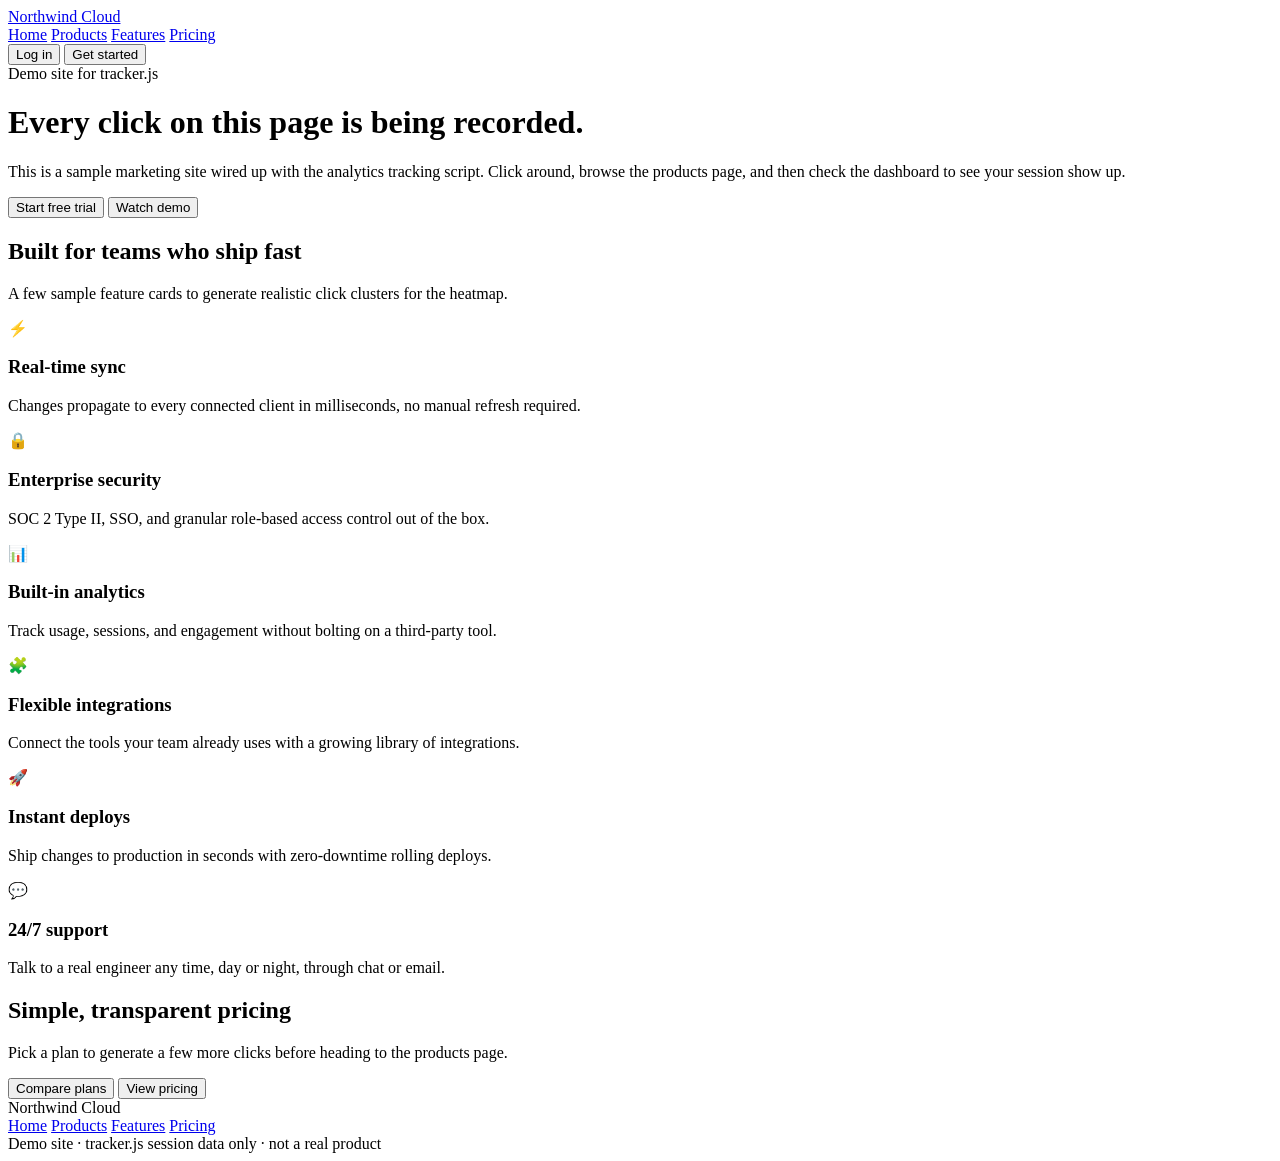
==== index.html @ 9b5cb0f0 "Add files via upload" ====
<!DOCTYPE html>
<html lang="en">
<head>
  <meta charset="UTF-8" />
  <meta name="viewport" content="width=device-width, initial-scale=1.0" />
  <title>Northwind Cloud — Demo Site</title>
  <link rel="preconnect" href="https://fonts.googleapis.com" />
  <link href="https://fonts.googleapis.com/css2?family=Space+Grotesk:wght@500;700&family=Inter:wght@400;500;600;700&display=swap" rel="stylesheet" />
  <link rel="stylesheet" href="css/style.css" />
</head>
<body>

  <nav class="navbar">
    <div class="navbar-inner">
      <a href="index.html" class="brand">
        <span class="brand-mark"></span>
        Northwind Cloud
      </a>
      <div class="nav-links">
        <a href="index.html" class="active">Home</a>
        <a href="products.html">Products</a>
        <a href="#features">Features</a>
        <a href="#pricing">Pricing</a>
      </div>
      <div class="nav-cta">
        <button class="btn btn-secondary" type="button">Log in</button>
        <button class="btn btn-primary" type="button">Get started</button>
      </div>
    </div>
  </nav>

  <header class="hero">
    <div class="container">
      <span class="hero-eyebrow">Demo site for tracker.js</span>
      <h1>Every click on this page is being recorded.</h1>
      <p>This is a sample marketing site wired up with the analytics tracking script. Click around, browse the products page, and then check the dashboard to see your session show up.</p>
      <div class="hero-actions">
        <button class="btn btn-primary" type="button">Start free trial</button>
        <button class="btn btn-secondary" type="button">Watch demo</button>
      </div>
    </div>
  </header>

  <section class="section" id="features">
    <div class="container">
      <div class="section-header">
        <h2>Built for teams who ship fast</h2>
        <p>A few sample feature cards to generate realistic click clusters for the heatmap.</p>
      </div>
      <div class="card-grid">
        <div class="card">
          <div class="card-icon">⚡</div>
          <h3>Real-time sync</h3>
          <p>Changes propagate to every connected client in milliseconds, no manual refresh required.</p>
        </div>
        <div class="card">
          <div class="card-icon">🔒</div>
          <h3>Enterprise security</h3>
          <p>SOC 2 Type II, SSO, and granular role-based access control out of the box.</p>
        </div>
        <div class="card">
          <div class="card-icon">📊</div>
          <h3>Built-in analytics</h3>
          <p>Track usage, sessions, and engagement without bolting on a third-party tool.</p>
        </div>
        <div class="card">
          <div class="card-icon">🧩</div>
          <h3>Flexible integrations</h3>
          <p>Connect the tools your team already uses with a growing library of integrations.</p>
        </div>
        <div class="card">
          <div class="card-icon">🚀</div>
          <h3>Instant deploys</h3>
          <p>Ship changes to production in seconds with zero-downtime rolling deploys.</p>
        </div>
        <div class="card">
          <div class="card-icon">💬</div>
          <h3>24/7 support</h3>
          <p>Talk to a real engineer any time, day or night, through chat or email.</p>
        </div>
      </div>
    </div>
  </section>

  <section class="section" id="pricing" style="background:var(--color-surface); border-top:1px solid var(--color-border); border-bottom:1px solid var(--color-border);">
    <div class="container">
      <div class="section-header">
        <h2>Simple, transparent pricing</h2>
        <p>Pick a plan to generate a few more clicks before heading to the products page.</p>
      </div>
      <div class="hero-actions">
        <button class="btn btn-secondary" type="button">Compare plans</button>
        <button class="btn btn-primary" type="button">View pricing</button>
      </div>
    </div>
  </section>

  <footer class="footer">
    <div class="container footer-inner">
      <div class="brand">
        <span class="brand-mark"></span>
        Northwind Cloud
      </div>
      <div class="footer-links">
        <a href="index.html">Home</a>
        <a href="products.html">Products</a>
        <a href="#features">Features</a>
        <a href="#pricing">Pricing</a>
      </div>
      <div class="footer-note">Demo site &middot; tracker.js session data only &middot; not a real product</div>
    </div>
  </footer>

  <script type="module" src="./tracker.js" data-api-url="http://localhost:5000/api/events"></script>
</body>
</html>
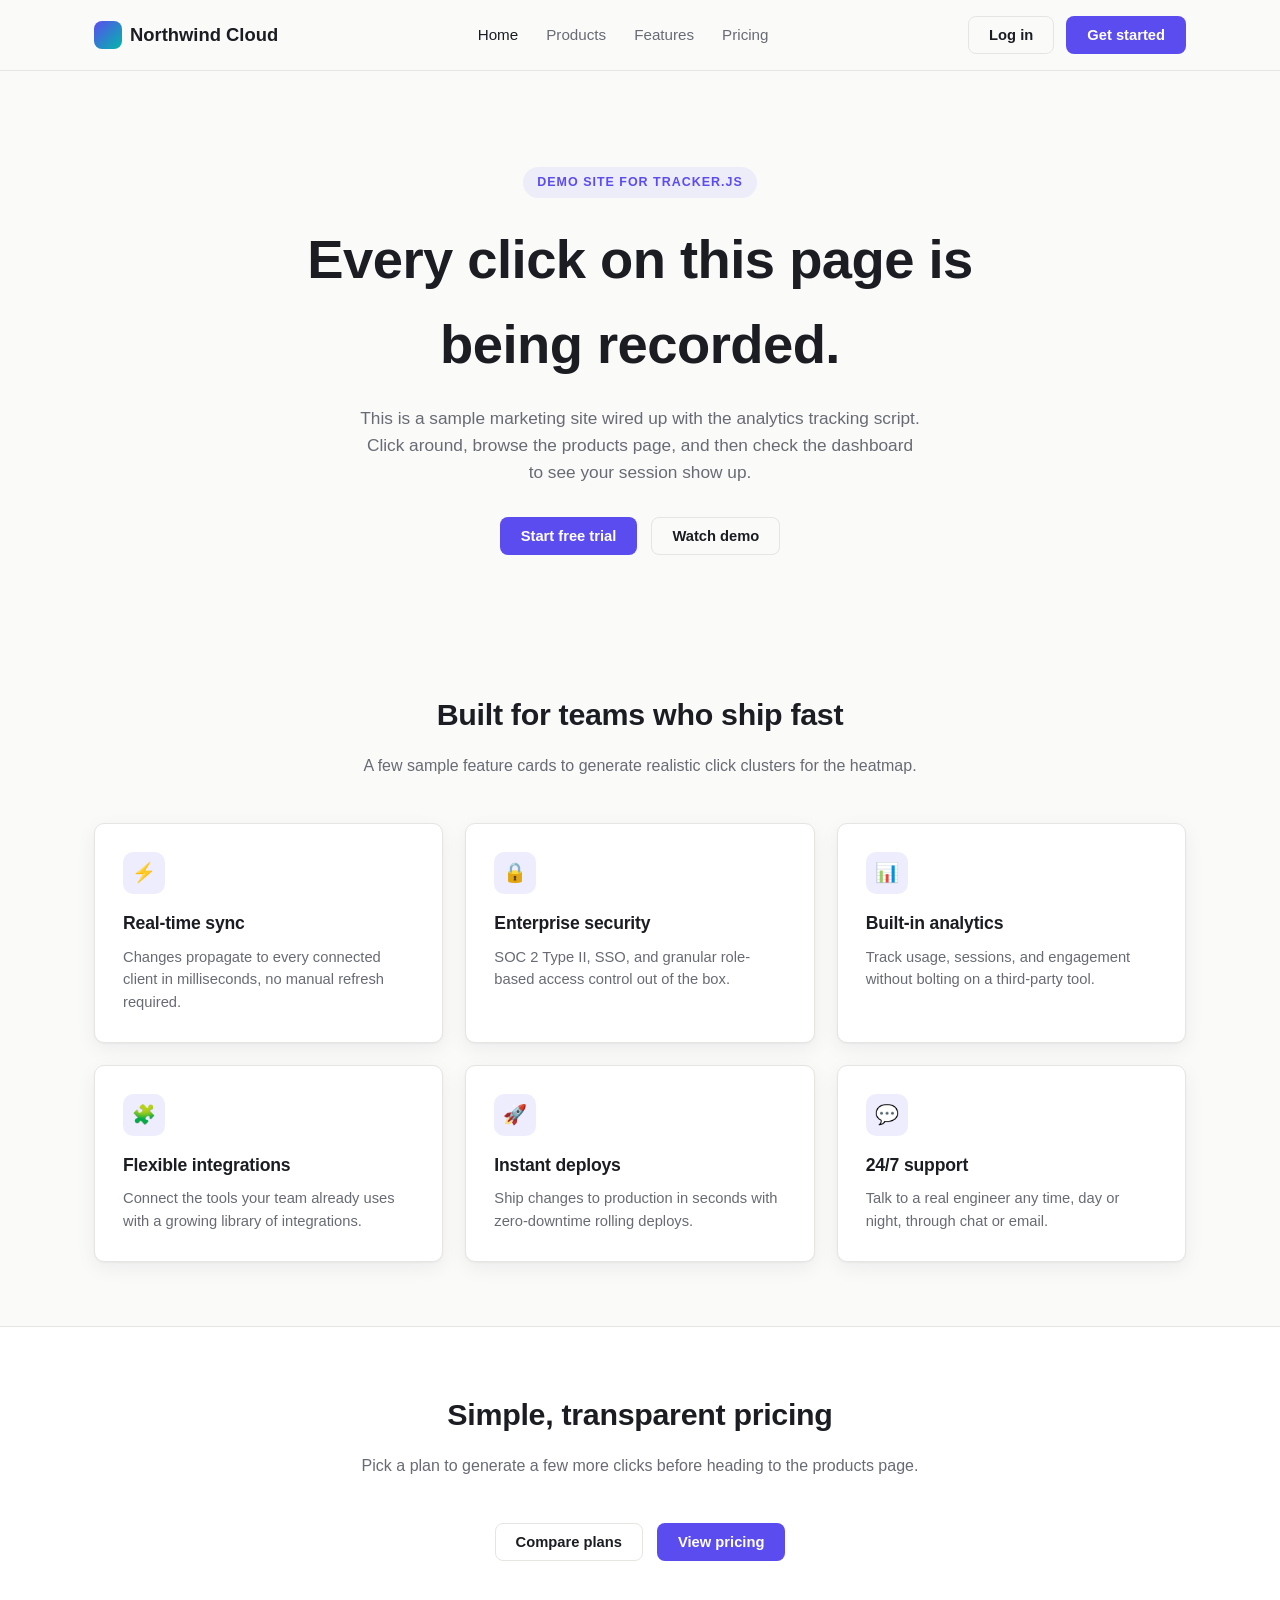
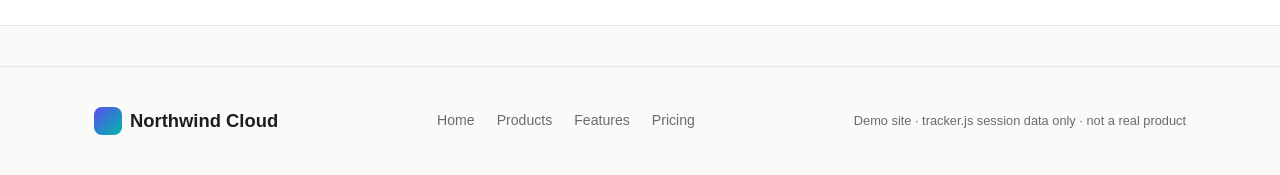
==== commit 178e9f56: "Update index.html" ====
--- a/index.html
+++ b/index.html
@@ -6,7 +6,7 @@
   <title>Northwind Cloud — Demo Site</title>
   <link rel="preconnect" href="https://fonts.googleapis.com" />
   <link href="https://fonts.googleapis.com/css2?family=Space+Grotesk:wght@500;700&family=Inter:wght@400;500;600;700&display=swap" rel="stylesheet" />
-  <link rel="stylesheet" href="css/style.css" />
+  <link rel="stylesheet" href="style.css" />
 </head>
 <body>
 
--- a/style.css
+++ b/style.css
@@ -0,0 +1,366 @@
+/* Demo site styles — a generic SaaS-style marketing site used purely to
+   generate realistic click & page-view data for the tracker / dashboard. */
+
+:root {
+  --color-bg: #fafaf9;
+  --color-surface: #ffffff;
+  --color-border: #e7e5e2;
+  --color-text: #1b1d22;
+  --color-text-muted: #686b73;
+  --color-primary: #5b4cf0;
+  --color-primary-dark: #4538d8;
+  --color-accent: #00b8a9;
+  --radius: 10px;
+  --shadow: 0 1px 2px rgba(20, 20, 30, 0.04), 0 6px 20px rgba(20, 20, 30, 0.06);
+  --font-display: 'Space Grotesk', 'Segoe UI', sans-serif;
+  --font-body: 'Inter', -apple-system, BlinkMacSystemFont, 'Segoe UI', sans-serif;
+}
+
+* {
+  box-sizing: border-box;
+}
+
+body {
+  margin: 0;
+  font-family: var(--font-body);
+  color: var(--color-text);
+  background: var(--color-bg);
+  line-height: 1.55;
+}
+
+h1, h2, h3 {
+  font-family: var(--font-display);
+  margin: 0;
+  letter-spacing: -0.01em;
+}
+
+a {
+  color: inherit;
+  text-decoration: none;
+}
+
+.container {
+  max-width: 1140px;
+  margin: 0 auto;
+  padding: 0 24px;
+}
+
+/* ---- Navbar ---- */
+
+.navbar {
+  position: sticky;
+  top: 0;
+  z-index: 50;
+  background: rgba(250, 250, 249, 0.9);
+  backdrop-filter: blur(8px);
+  border-bottom: 1px solid var(--color-border);
+}
+
+.navbar-inner {
+  display: flex;
+  align-items: center;
+  justify-content: space-between;
+  padding: 16px 24px;
+  max-width: 1140px;
+  margin: 0 auto;
+}
+
+.brand {
+  display: flex;
+  align-items: center;
+  gap: 8px;
+  font-weight: 700;
+  font-size: 1.15rem;
+}
+
+.brand-mark {
+  width: 28px;
+  height: 28px;
+  border-radius: 8px;
+  background: linear-gradient(135deg, var(--color-primary), var(--color-accent));
+}
+
+.nav-links {
+  display: flex;
+  gap: 28px;
+  font-size: 0.95rem;
+  font-weight: 500;
+}
+
+.nav-links a {
+  color: var(--color-text-muted);
+  transition: color 0.15s ease;
+}
+
+.nav-links a:hover,
+.nav-links a.active {
+  color: var(--color-text);
+}
+
+.nav-cta {
+  display: flex;
+  gap: 12px;
+}
+
+/* ---- Buttons ---- */
+
+.btn {
+  display: inline-flex;
+  align-items: center;
+  justify-content: center;
+  gap: 8px;
+  padding: 10px 20px;
+  border-radius: 8px;
+  font-weight: 600;
+  font-size: 0.92rem;
+  border: 1px solid transparent;
+  cursor: pointer;
+  transition: transform 0.1s ease, box-shadow 0.15s ease, background 0.15s ease;
+}
+
+.btn:active {
+  transform: translateY(1px);
+}
+
+.btn-primary {
+  background: var(--color-primary);
+  color: #fff;
+}
+
+.btn-primary:hover {
+  background: var(--color-primary-dark);
+}
+
+.btn-secondary {
+  background: transparent;
+  color: var(--color-text);
+  border-color: var(--color-border);
+}
+
+.btn-secondary:hover {
+  background: var(--color-surface);
+  border-color: var(--color-text-muted);
+}
+
+.btn-block {
+  width: 100%;
+}
+
+/* ---- Hero ---- */
+
+.hero {
+  padding: 96px 0 72px;
+  text-align: center;
+}
+
+.hero-eyebrow {
+  display: inline-block;
+  font-size: 0.78rem;
+  font-weight: 700;
+  letter-spacing: 0.08em;
+  text-transform: uppercase;
+  color: var(--color-primary);
+  background: rgba(91, 76, 240, 0.08);
+  padding: 6px 14px;
+  border-radius: 999px;
+  margin-bottom: 20px;
+}
+
+.hero h1 {
+  font-size: clamp(2.2rem, 5vw, 3.4rem);
+  font-weight: 700;
+  max-width: 760px;
+  margin: 0 auto 18px;
+}
+
+.hero p {
+  max-width: 560px;
+  margin: 0 auto 32px;
+  color: var(--color-text-muted);
+  font-size: 1.08rem;
+}
+
+.hero-actions {
+  display: flex;
+  gap: 14px;
+  justify-content: center;
+}
+
+/* ---- Cards ---- */
+
+.section {
+  padding: 64px 0;
+}
+
+.section-header {
+  text-align: center;
+  max-width: 600px;
+  margin: 0 auto 44px;
+}
+
+.section-header h2 {
+  font-size: 1.9rem;
+  margin-bottom: 10px;
+}
+
+.section-header p {
+  color: var(--color-text-muted);
+}
+
+.card-grid {
+  display: grid;
+  grid-template-columns: repeat(3, 1fr);
+  gap: 22px;
+}
+
+.card {
+  background: var(--color-surface);
+  border: 1px solid var(--color-border);
+  border-radius: var(--radius);
+  padding: 28px;
+  box-shadow: var(--shadow);
+}
+
+.card-icon {
+  width: 42px;
+  height: 42px;
+  border-radius: 10px;
+  background: rgba(91, 76, 240, 0.1);
+  color: var(--color-primary);
+  display: flex;
+  align-items: center;
+  justify-content: center;
+  font-size: 1.2rem;
+  margin-bottom: 16px;
+}
+
+.card h3 {
+  font-size: 1.1rem;
+  margin-bottom: 8px;
+}
+
+.card p {
+  color: var(--color-text-muted);
+  font-size: 0.92rem;
+  margin: 0;
+}
+
+/* ---- Product grid ---- */
+
+.product-grid {
+  display: grid;
+  grid-template-columns: repeat(4, 1fr);
+  gap: 20px;
+}
+
+.product-card {
+  background: var(--color-surface);
+  border: 1px solid var(--color-border);
+  border-radius: var(--radius);
+  overflow: hidden;
+  box-shadow: var(--shadow);
+  display: flex;
+  flex-direction: column;
+}
+
+.product-thumb {
+  height: 140px;
+  display: flex;
+  align-items: center;
+  justify-content: center;
+  font-size: 2.4rem;
+  color: #fff;
+}
+
+.product-body {
+  padding: 18px;
+  display: flex;
+  flex-direction: column;
+  gap: 10px;
+  flex: 1;
+}
+
+.product-title {
+  font-weight: 600;
+  font-size: 0.98rem;
+}
+
+.product-price {
+  color: var(--color-text-muted);
+  font-size: 0.9rem;
+}
+
+.product-card .btn {
+  margin-top: auto;
+}
+
+.page-header {
+  padding: 56px 0 32px;
+  text-align: center;
+}
+
+.page-header h1 {
+  font-size: 2.2rem;
+  margin-bottom: 10px;
+}
+
+.page-header p {
+  color: var(--color-text-muted);
+}
+
+/* ---- Footer ---- */
+
+.footer {
+  border-top: 1px solid var(--color-border);
+  padding: 40px 0;
+  margin-top: 40px;
+}
+
+.footer-inner {
+  display: flex;
+  justify-content: space-between;
+  align-items: center;
+  flex-wrap: wrap;
+  gap: 16px;
+}
+
+.footer-links {
+  display: flex;
+  gap: 22px;
+  font-size: 0.88rem;
+  color: var(--color-text-muted);
+}
+
+.footer-note {
+  font-size: 0.8rem;
+  color: var(--color-text-muted);
+}
+
+/* ---- Responsive ---- */
+
+@media (max-width: 900px) {
+  .card-grid {
+    grid-template-columns: repeat(2, 1fr);
+  }
+  .product-grid {
+    grid-template-columns: repeat(2, 1fr);
+  }
+}
+
+@media (max-width: 640px) {
+  .nav-links {
+    display: none;
+  }
+  .card-grid {
+    grid-template-columns: 1fr;
+  }
+  .product-grid {
+    grid-template-columns: 1fr;
+  }
+  .hero {
+    padding: 64px 0 48px;
+  }
+  .hero-actions {
+    flex-direction: column;
+  }
+}
